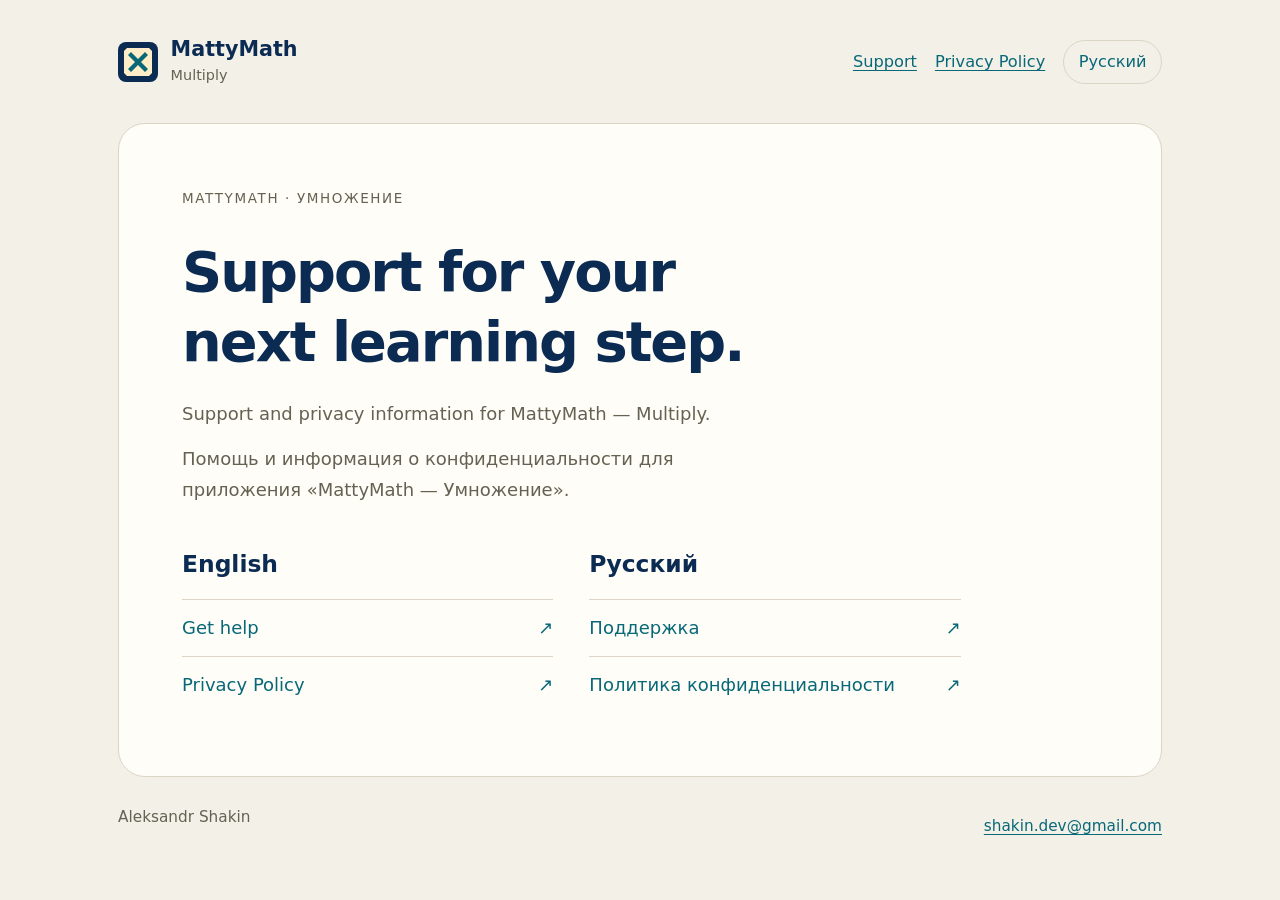
==== index.html @ 9fa4e512 "docs: publish multiplication privacy and support pages" ====
<!doctype html>
<html lang="en">
<head>
<meta charset="utf-8">
<meta name="viewport" content="width=device-width, initial-scale=1">
<meta name="referrer" content="no-referrer">
<meta http-equiv="Content-Security-Policy" content="default-src 'none'; style-src 'self'; img-src 'self'; base-uri 'none'; form-action 'none'">
<title>Support &amp; Privacy · MattyMath</title>
<link rel="stylesheet" href="style.css">
<link rel="icon" href="mark.svg" type="image/svg+xml">
</head>
<body>
<a class="skip" href="#main">Skip to content</a>
<header class="site-header">
  <a class="brand" href="index.html" aria-label="MattyMath — Home">
    <img src="mark.svg" width="40" height="40" alt="">
    <span><b>MattyMath</b><small>Multiply</small></span>
  </a>
  <nav aria-label="Navigation">
    <a href="support-en.html">Support</a>
    <a href="privacy-en.html">Privacy Policy</a>
    <a class="language" lang="ru" hreflang="ru" href="support-ru.html">Русский</a>
  </nav>
</header>
<main id="main" tabindex="-1"><article>
<p class="eyebrow">MATTYMATH · УМНОЖЕНИЕ</p>
<h1>Support for your<br>next learning step.</h1>
<p class="intro">Support and privacy information for MattyMath — Multiply.</p>
<p class="intro" lang="ru">Помощь и информация о конфиденциальности для приложения «MattyMath — Умножение».</p>
<div class="languages">
  <section aria-labelledby="english"><h2 id="english">English</h2><a class="page-link" href="support-en.html">Get help <span aria-hidden="true">↗</span></a><a class="page-link" href="privacy-en.html">Privacy Policy <span aria-hidden="true">↗</span></a></section>
  <section lang="ru" aria-labelledby="russian"><h2 id="russian">Русский</h2><a class="page-link" href="support-ru.html">Поддержка <span aria-hidden="true">↗</span></a><a class="page-link" href="privacy-ru.html">Политика конфиденциальности <span aria-hidden="true">↗</span></a></section>
</div></article></main>
<footer><span>Aleksandr Shakin</span><a href="mailto:shakin.dev@gmail.com">shakin.dev@gmail.com</a></footer>
</body>
</html>
---- style.css ----
:root {
  color-scheme: light dark;
  --bg: #f3f0e8;
  --surface: #fffdf7;
  --ink: #0b2b53;
  --muted: #646252;
  --line: #dcd5c5;
  --accent: #086878;
}
* { box-sizing: border-box; }
html { font: 112.5%/1.7 system-ui, -apple-system, BlinkMacSystemFont, "Segoe UI", sans-serif; }
body { margin: 0; background: var(--bg); color: var(--ink); }
a { color: var(--accent); text-underline-offset: .2em; overflow-wrap: anywhere; }
a:hover { text-decoration-thickness: .12em; }
a:focus-visible { outline: 3px solid var(--accent); outline-offset: 5px; border-radius: 3px; }
.site-header, main, footer { width: min(100% - 3rem, 58rem); margin-inline: auto; }
.site-header { padding-block: 2rem; display: flex; align-items: center; justify-content: space-between; gap: 1.5rem; flex-wrap: wrap; }
.brand { display: flex; align-items: center; gap: .7rem; color: var(--ink); text-decoration: none; min-width: 0; max-width: 100%; }
.brand img { flex-shrink: 0; }
.brand span { min-width: 0; }
.brand b { display: block; font-size: 1.15rem; line-height: 1.3; }
.brand small { display: block; color: var(--muted); font-size: .8rem; }
nav { display: flex; align-items: center; flex-wrap: wrap; gap: .2rem 1rem; font-size: .9rem; }
nav a { min-height: 44px; display: inline-flex; align-items: center; }
nav [aria-current] { color: var(--ink); text-decoration-thickness: 2px; }
.language { padding-inline: .8rem; border: 1px solid var(--line); border-radius: 2rem; text-decoration: none; }
article { background: var(--surface); border: 1px solid var(--line); border-radius: 1.5rem; padding: clamp(1.25rem, 5vw, 3.5rem); overflow-wrap: anywhere; }
article > * { max-width: 68ch; }
h1, h2, h3 { line-height: 1.25; text-wrap: balance; overflow-wrap: break-word; hyphens: auto; -webkit-hyphens: auto; }
h1 { font-size: clamp(1.85rem, 4.4vw, 3.1rem); letter-spacing: -.035em; margin: 0 0 1.25rem; }
html[lang="ru"] h1 { font-size: clamp(1.2rem, 6.5vw, 2.6rem); }
h2 { font-size: 1.3rem; margin-top: 2rem; }
h3 { font-size: 1.15rem; margin: 2.2rem 0 .6rem; }
p { margin: .8rem 0; overflow-wrap: anywhere; }
li { padding-left: .15rem; margin-bottom: .35rem; }
ul { padding-left: 1.3rem; }
.eyebrow { font-size: .75rem; letter-spacing: .12em; color: var(--muted); margin: 0 0 1.5rem; }
.intro { color: var(--muted); max-width: 48ch; }
.languages { display: grid; grid-template-columns: repeat(2, minmax(0, 1fr)); gap: 2rem; margin-top: 2.5rem; }
.languages h2 { margin-top: 0; }
.page-link { display: flex; justify-content: space-between; align-items: center; gap: .8rem; min-height: 52px; padding-block: .7rem; border-top: 1px solid var(--line); text-decoration: none; }
.page-link span { flex-shrink: 0; }
footer { display: flex; gap: .5rem 1.5rem; justify-content: space-between; flex-wrap: wrap; padding-block: 1.5rem 2.5rem; color: var(--muted); font-size: .85rem; }
footer a { min-height: 44px; display: inline-flex; align-items: center; }
.skip { position: fixed; top: .5rem; left: 1rem; background: var(--surface); padding: .6rem 1rem; z-index: 1; transform: translateY(-200%); }
.skip:focus { transform: none; }
@media (max-width: 38rem) {
  .site-header, main, footer { width: calc(100% - 2rem); }
  .site-header { padding-block: 1.25rem; gap: 1rem; }
  nav { gap: .2rem .8rem; }
  article { border-radius: 1rem; }
  h2 { font-size: 1.1rem; }
  .languages { grid-template-columns: 1fr; gap: 1.5rem; }
}
@media (prefers-color-scheme: dark) {
  :root { --bg: #1c1a16; --surface: #25231e; --ink: #eee7d5; --muted: #c0b8a5; --line: #4f483a; --accent: #e7bd67; }
}
@media print {
  :root { --bg: white; --surface: white; --ink: black; --muted: #333; --line: #ccc; --accent: black; }
  nav, .skip { display: none; }
  article { border: 0; padding: 0; }
}
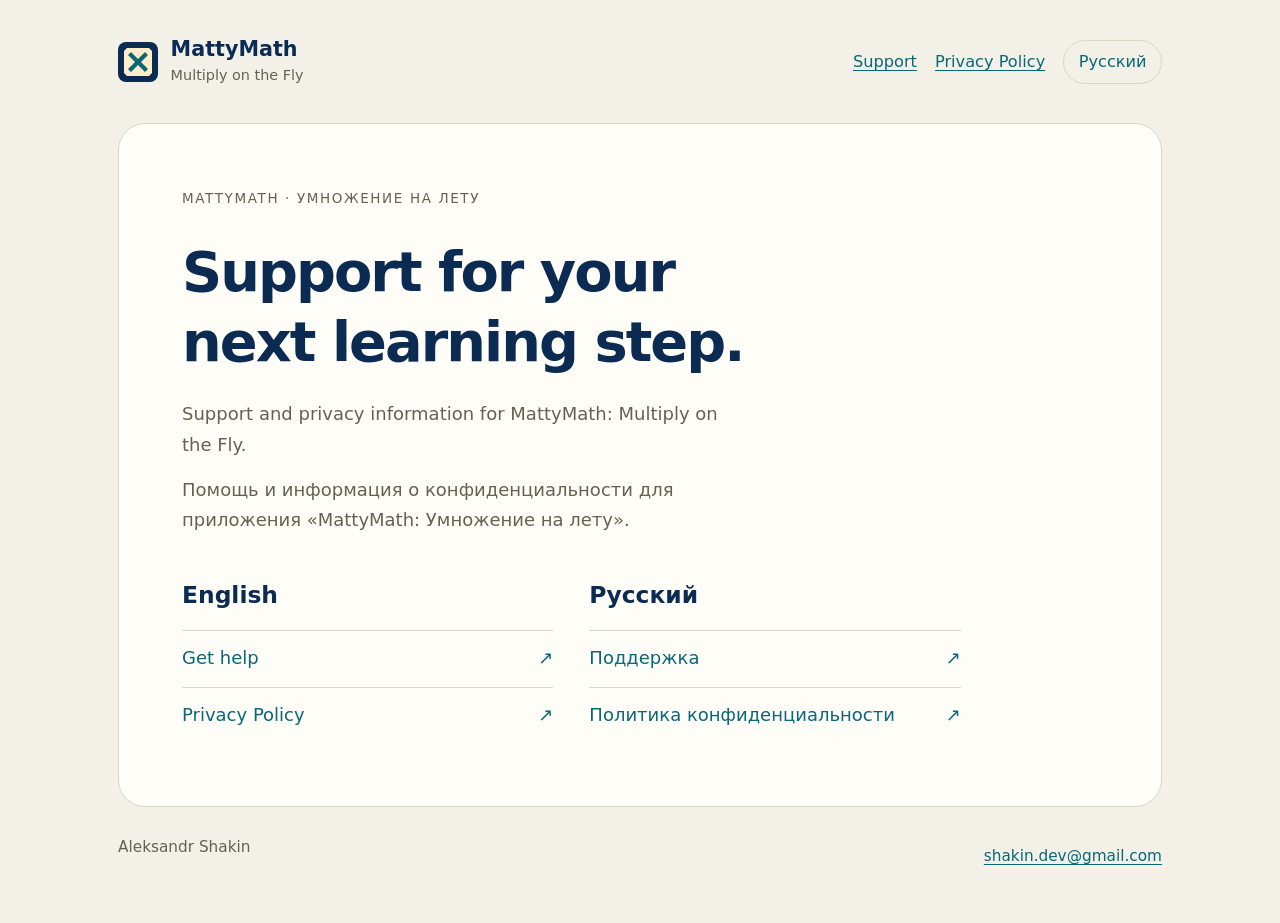
==== commit 31fd35ac: "docs: use the full localized multiplication product name" ====
--- a/index.html
+++ b/index.html
@@ -5,16 +5,16 @@
 <meta name="viewport" content="width=device-width, initial-scale=1">
 <meta name="referrer" content="no-referrer">
 <meta http-equiv="Content-Security-Policy" content="default-src 'none'; style-src 'self'; img-src 'self'; base-uri 'none'; form-action 'none'">
-<title>Support &amp; Privacy · MattyMath</title>
+<title>Support &amp; Privacy · MattyMath: Multiply on the Fly</title>
 <link rel="stylesheet" href="style.css">
 <link rel="icon" href="mark.svg" type="image/svg+xml">
 </head>
 <body>
 <a class="skip" href="#main">Skip to content</a>
 <header class="site-header">
-  <a class="brand" href="index.html" aria-label="MattyMath — Home">
+  <a class="brand" href="index.html" aria-label="MattyMath: Multiply on the Fly — Home">
     <img src="mark.svg" width="40" height="40" alt="">
-    <span><b>MattyMath</b><small>Multiply</small></span>
+    <span><b>MattyMath</b><small>Multiply on the Fly</small></span>
   </a>
   <nav aria-label="Navigation">
     <a href="support-en.html">Support</a>
@@ -23,10 +23,10 @@
   </nav>
 </header>
 <main id="main" tabindex="-1"><article>
-<p class="eyebrow">MATTYMATH · УМНОЖЕНИЕ</p>
+<p class="eyebrow">MATTYMATH · УМНОЖЕНИЕ НА ЛЕТУ</p>
 <h1>Support for your<br>next learning step.</h1>
-<p class="intro">Support and privacy information for MattyMath — Multiply.</p>
-<p class="intro" lang="ru">Помощь и информация о конфиденциальности для приложения «MattyMath — Умножение».</p>
+<p class="intro">Support and privacy information for MattyMath: Multiply on the Fly.</p>
+<p class="intro" lang="ru">Помощь и информация о конфиденциальности для приложения «MattyMath: Умножение на лету».</p>
 <div class="languages">
   <section aria-labelledby="english"><h2 id="english">English</h2><a class="page-link" href="support-en.html">Get help <span aria-hidden="true">↗</span></a><a class="page-link" href="privacy-en.html">Privacy Policy <span aria-hidden="true">↗</span></a></section>
   <section lang="ru" aria-labelledby="russian"><h2 id="russian">Русский</h2><a class="page-link" href="support-ru.html">Поддержка <span aria-hidden="true">↗</span></a><a class="page-link" href="privacy-ru.html">Политика конфиденциальности <span aria-hidden="true">↗</span></a></section>
